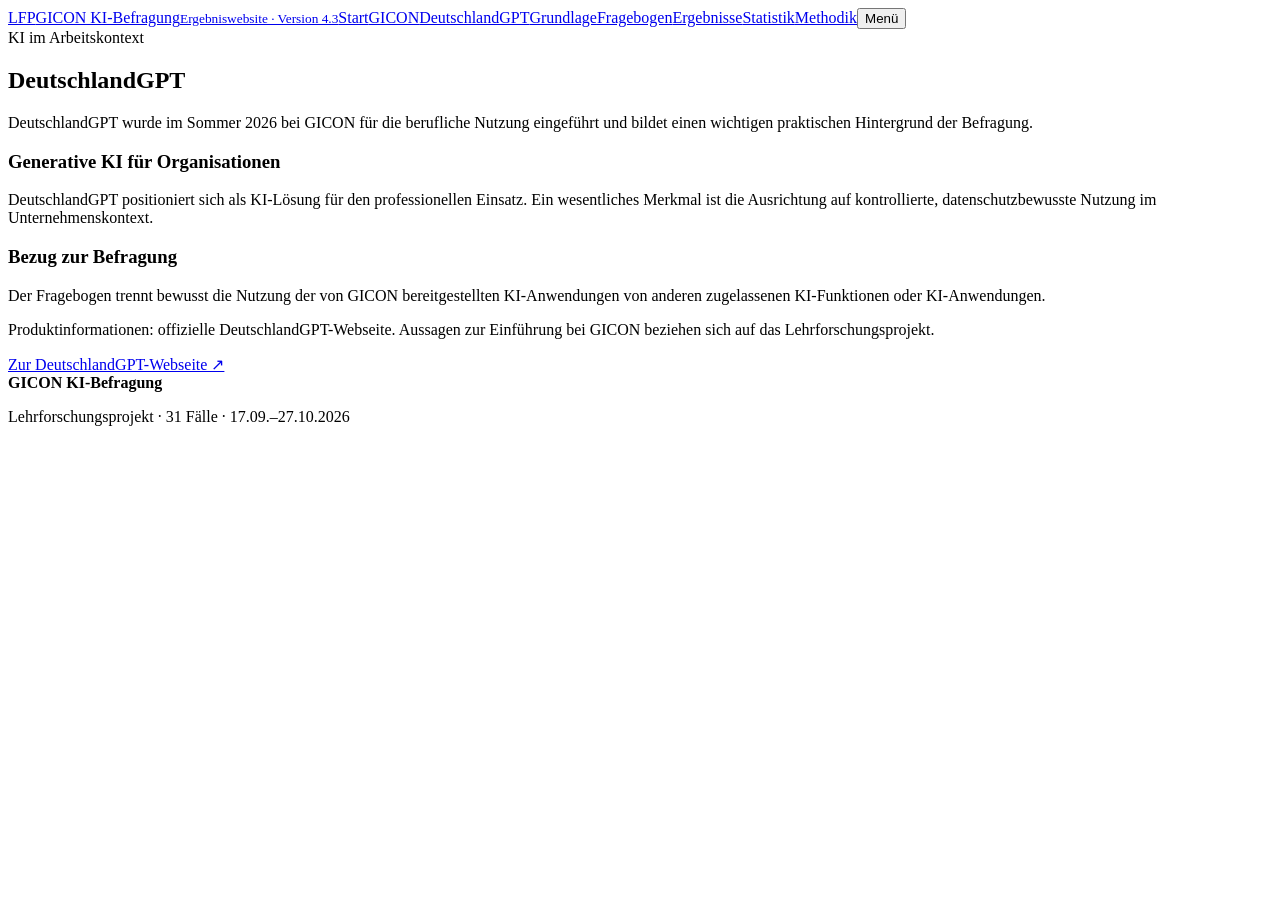
==== deutschlandgpt.html @ 7c1ea61b "Add files via upload" ====
<!doctype html>
<html lang="de">
<head>
  <meta charset="utf-8">
  <meta name="viewport" content="width=device-width,initial-scale=1">
  <meta name="robots" content="noindex,nofollow,noarchive,nosnippet,noimageindex">
  <meta name="googlebot" content="noindex,nofollow,noarchive,nosnippet,noimageindex">
  <meta name="bingbot" content="noindex,nofollow,noarchive,nosnippet,noimageindex">
  <title>DeutschlandGPT · GICON KI-Befragung</title>
  <link rel="stylesheet" href="assets/css/style.css?v=5.2">
</head>
<body>
<header><nav class="nav" id="nav"><a class="brand" href="index.html"><span class="mark">LFP</span><span>GICON KI-Befragung<small>Ergebniswebsite · Version 5.2</small></span></a><a href="index.html">Start</a><a href="gicon.html">GICON</a><a href="deutschlandgpt.html" aria-current="page">DeutschlandGPT</a><a href="grundlage.html">Grundlage</a><a href="fragebogen.html">Fragebogen</a><a href="ergebnisse.html">Ergebnisse</a><a href="statistik.html">Statistik</a><a href="methodik.html">Methodik</a><button class="menu" id="menu" type="button" aria-label="Menü öffnen">Menü</button></nav></header>
<main><section class="hero"><div class="wrap"><div class="eyebrow">KI im Arbeitskontext</div><h1>DeutschlandGPT</h1><p class="lead">DeutschlandGPT wurde im Sommer 2026 bei GICON für die berufliche Nutzung eingeführt und bildet einen wichtigen praktischen Hintergrund der Befragung.</p></div></section><section class="section"><div class="wrap"><div class="context-grid"><article class="context-card"><h3>Generative KI für Organisationen</h3><p>DeutschlandGPT positioniert sich als KI-Lösung für den professionellen Einsatz. Ein wesentliches Merkmal ist die Ausrichtung auf kontrollierte, datenschutzbewusste Nutzung im Unternehmenskontext.</p></article><article class="context-card"><h3>Bezug zur Befragung</h3><p>Der Fragebogen trennt bewusst die Nutzung der von GICON bereitgestellten KI-Anwendungen von anderen zugelassenen KI-Funktionen oder KI-Anwendungen.</p></article></div><p class="source-note">Produktinformationen: offizielle DeutschlandGPT-Webseite. Aussagen zur Einführung bei GICON beziehen sich auf das Lehrforschungsprojekt.</p><a class="btn" href="https://www.deutschlandgpt.de/" target="_blank" rel="noopener">Zur DeutschlandGPT-Webseite ↗</a></div></section></main>
<footer><div class="wrap"><strong>GICON KI-Befragung</strong><p>Lehrforschungsprojekt · 31 Fälle · 17.09.–27.10.2026</p></div></footer>
<script src="assets/js/app.js?v=5.2" defer></script>
</body>
</html>
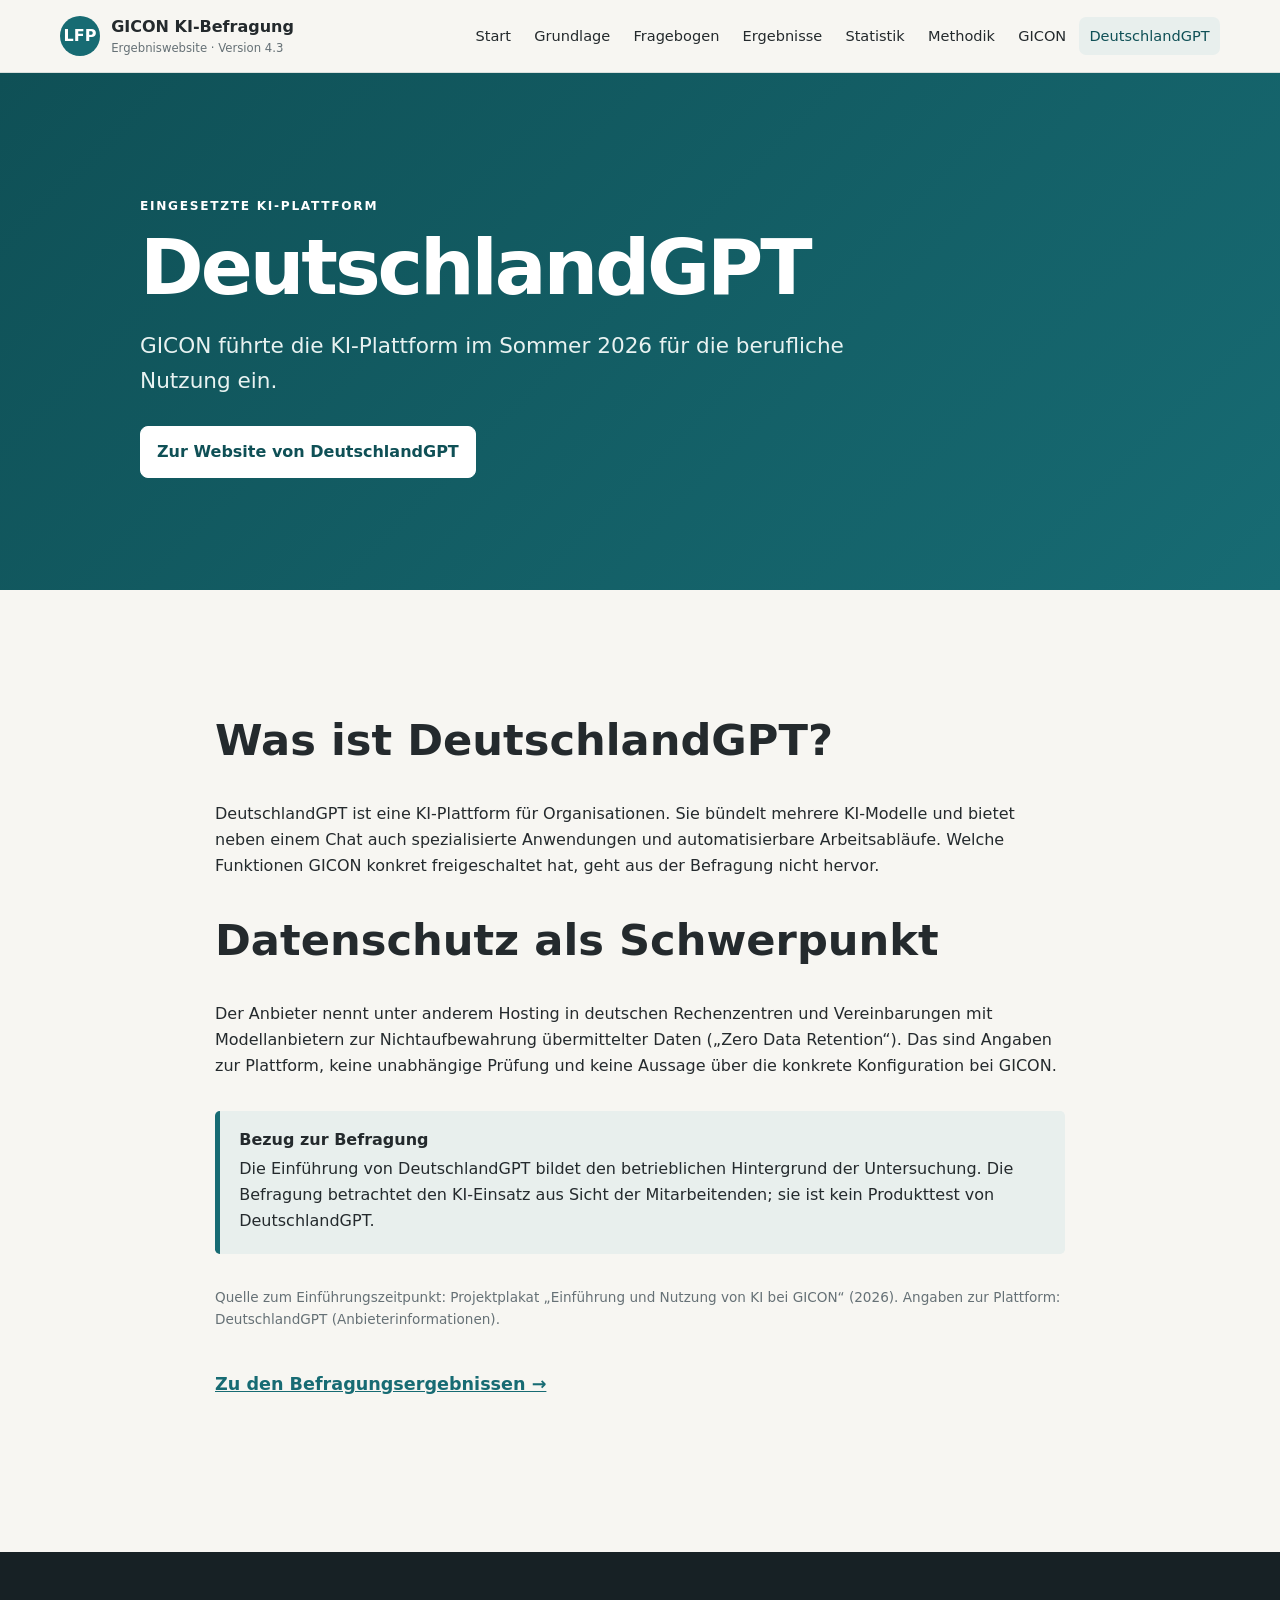
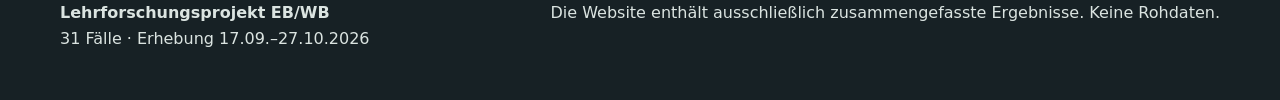
==== commit e3bb7e6b: "Add files via upload" ====
--- a/deutschlandgpt.html
+++ b/deutschlandgpt.html
@@ -6,13 +6,64 @@
   <meta name="robots" content="noindex,nofollow,noarchive,nosnippet,noimageindex">
   <meta name="googlebot" content="noindex,nofollow,noarchive,nosnippet,noimageindex">
   <meta name="bingbot" content="noindex,nofollow,noarchive,nosnippet,noimageindex">
+  <meta name="referrer" content="no-referrer">
   <title>DeutschlandGPT · GICON KI-Befragung</title>
-  <link rel="stylesheet" href="assets/css/style.css?v=5.2">
+  <link rel="stylesheet" href="assets/css/style.css">
 </head>
 <body>
-<header><nav class="nav" id="nav"><a class="brand" href="index.html"><span class="mark">LFP</span><span>GICON KI-Befragung<small>Ergebniswebsite · Version 5.2</small></span></a><a href="index.html">Start</a><a href="gicon.html">GICON</a><a href="deutschlandgpt.html" aria-current="page">DeutschlandGPT</a><a href="grundlage.html">Grundlage</a><a href="fragebogen.html">Fragebogen</a><a href="ergebnisse.html">Ergebnisse</a><a href="statistik.html">Statistik</a><a href="methodik.html">Methodik</a><button class="menu" id="menu" type="button" aria-label="Menü öffnen">Menü</button></nav></header>
-<main><section class="hero"><div class="wrap"><div class="eyebrow">KI im Arbeitskontext</div><h1>DeutschlandGPT</h1><p class="lead">DeutschlandGPT wurde im Sommer 2026 bei GICON für die berufliche Nutzung eingeführt und bildet einen wichtigen praktischen Hintergrund der Befragung.</p></div></section><section class="section"><div class="wrap"><div class="context-grid"><article class="context-card"><h3>Generative KI für Organisationen</h3><p>DeutschlandGPT positioniert sich als KI-Lösung für den professionellen Einsatz. Ein wesentliches Merkmal ist die Ausrichtung auf kontrollierte, datenschutzbewusste Nutzung im Unternehmenskontext.</p></article><article class="context-card"><h3>Bezug zur Befragung</h3><p>Der Fragebogen trennt bewusst die Nutzung der von GICON bereitgestellten KI-Anwendungen von anderen zugelassenen KI-Funktionen oder KI-Anwendungen.</p></article></div><p class="source-note">Produktinformationen: offizielle DeutschlandGPT-Webseite. Aussagen zur Einführung bei GICON beziehen sich auf das Lehrforschungsprojekt.</p><a class="btn" href="https://www.deutschlandgpt.de/" target="_blank" rel="noopener">Zur DeutschlandGPT-Webseite ↗</a></div></section></main>
-<footer><div class="wrap"><strong>GICON KI-Befragung</strong><p>Lehrforschungsprojekt · 31 Fälle · 17.09.–27.10.2026</p></div></footer>
-<script src="assets/js/app.js?v=5.2" defer></script>
+<a class="skip" href="#main">Zum Inhalt</a>
+<header>
+  <div class="top wrap">
+    <a class="brand" href="index.html">
+      <span class="mark">LFP</span><span>GICON KI-Befragung<small>Ergebniswebsite · Version 5.0</small></span>
+    </a>
+    <button class="menu" type="button" aria-expanded="false" aria-controls="nav">Menü</button>
+    <nav id="nav">
+      <a href="index.html">Start</a>
+      <a href="grundlage.html">Grundlage</a>
+      <a href="fragebogen.html">Fragebogen</a>
+      <a href="ergebnisse.html">Ergebnisse</a>
+      <a href="statistik.html">Statistik</a>
+      <a href="methodik.html">Methodik</a>
+      <a href="gicon.html">GICON</a>
+      <a href="deutschlandgpt.html" aria-current="page">DeutschlandGPT</a>
+    </nav>
+  </div>
+</header>
+<main id="main">
+  <section class="hero">
+    <div class="wrap">
+      <p class="kicker">Eingesetzte KI-Plattform</p>
+      <h1>DeutschlandGPT</h1>
+      <p class="lede">GICON führte die KI-Plattform im Sommer 2026 für die berufliche Nutzung ein.</p>
+      <div class="actions">
+        <a class="btn primary" href="https://www.deutschlandgpt.de/">Zur Website von DeutschlandGPT</a>
+      </div>
+    </div>
+  </section>
+  <section class="section">
+    <div class="wrap narrow">
+      <h2>Was ist DeutschlandGPT?</h2>
+      <p>DeutschlandGPT ist eine KI-Plattform für Organisationen. Sie bündelt mehrere KI-Modelle und bietet neben einem Chat auch spezialisierte Anwendungen und automatisierbare Arbeitsabläufe. Welche Funktionen GICON konkret freigeschaltet hat, geht aus der Befragung nicht hervor.</p>
+
+      <h2>Datenschutz als Schwerpunkt</h2>
+      <p>Der Anbieter nennt unter anderem Hosting in deutschen Rechenzentren und Vereinbarungen mit Modellanbietern zur Nichtaufbewahrung übermittelter Daten („Zero Data Retention“). Das sind Angaben zur Plattform, keine unabhängige Prüfung und keine Aussage über die konkrete Konfiguration bei GICON.</p>
+
+      <div class="notice">
+        <strong>Bezug zur Befragung</strong>
+        <p>Die Einführung von DeutschlandGPT bildet den betrieblichen Hintergrund der Untersuchung. Die Befragung betrachtet den KI-Einsatz aus Sicht der Mitarbeitenden; sie ist kein Produkttest von DeutschlandGPT.</p>
+      </div>
+      <p class="caption">Quelle zum Einführungszeitpunkt: Projektplakat „Einführung und Nutzung von KI bei GICON“ (2026). Angaben zur Plattform: DeutschlandGPT (Anbieterinformationen).</p>
+      <p class="next"><a href="ergebnisse.html">Zu den Befragungsergebnissen →</a></p>
+    </div>
+  </section>
+</main>
+<footer>
+  <div class="wrap foot">
+    <p><strong>Lehrforschungsprojekt EB/WB</strong><br>31 Fälle · Erhebung 17.09.–27.10.2026</p>
+    <p>Die Website enthält ausschließlich zusammengefasste Ergebnisse. Keine Rohdaten.</p>
+  </div>
+</footer>
+<script src="assets/js/app.js" defer></script>
 </body>
-</html>+</html>
--- a/assets/css/style.css
+++ b/assets/css/style.css
@@ -0,0 +1,4 @@
+:root{--ink:#242a2d;--muted:#667176;--paper:#f7f6f2;--white:#fff;--petrol:#176b73;--petrol2:#0f5056;--wash:#e8efed;--wine:#824653;--blue:#647c9b;--line:#d8dfdc;--shadow:0 12px 30px rgba(36,42,45,.08)}*{box-sizing:border-box}html{scroll-behavior:smooth}body{margin:0;background:var(--paper);color:var(--ink);font:16px/1.62 system-ui,-apple-system,Segoe UI,Roboto,Arial,sans-serif}a{color:var(--petrol)}.skip{position:absolute;left:-999px}.skip:focus{left:1rem;top:1rem;background:#fff;padding:.7rem;z-index:99}.wrap{width:min(1160px,calc(100% - 2rem));margin:auto}.narrow{max-width:850px}header{position:sticky;top:0;z-index:20;background:rgba(247,246,242,.96);border-bottom:1px solid var(--line);backdrop-filter:blur(10px)}.top{min-height:72px;display:flex;align-items:center;justify-content:space-between;gap:1rem}.brand{display:flex;gap:.7rem;align-items:center;text-decoration:none;color:var(--ink);font-weight:800}.brand small{display:block;font-weight:500;color:var(--muted);font-size:.73rem}.mark{display:grid;place-items:center;width:40px;height:40px;border-radius:50%;background:var(--petrol);color:#fff}nav{display:flex;gap:.15rem;flex-wrap:wrap}nav a{padding:.45rem .65rem;color:var(--ink);text-decoration:none;border-radius:.45rem;font-size:.91rem}nav a:hover,nav a[aria-current=page]{background:var(--wash);color:var(--petrol2)}.menu{display:none}.hero{background:linear-gradient(135deg,var(--petrol2),var(--petrol));color:#fff;padding:clamp(4rem,9vw,7rem) 0}.hero .wrap{max-width:1000px}.hero h1{font-size:clamp(2.3rem,6vw,5rem);line-height:1.02;margin:.3rem 0 1rem;letter-spacing:-.04em}.hero p{max-width:780px}.kicker{text-transform:uppercase;letter-spacing:.14em;font-weight:800;font-size:.76rem}.lede{max-width:780px;font-size:clamp(1.05rem,2vw,1.35rem);color:#e8f2f1}.actions{display:flex;gap:.7rem;flex-wrap:wrap;margin-top:1.7rem}.btn{display:inline-block;padding:.75rem 1rem;border:1px solid #fff;border-radius:.5rem;color:#fff;text-decoration:none;font-weight:700}.btn.primary{background:#fff;color:var(--petrol2)}.section{padding:clamp(3rem,7vw,6rem) 0}.section h2{font-size:clamp(1.7rem,3.5vw,2.7rem);line-height:1.16}.facts{display:grid;grid-template-columns:repeat(4,1fr);gap:1rem;margin-bottom:4rem}.facts>div{background:#fff;padding:1.4rem;border-radius:.75rem;box-shadow:var(--shadow)}.facts strong{display:block;font-size:2rem;color:var(--petrol)}.facts span{display:block;color:var(--muted)}.facts.small{grid-template-columns:repeat(auto-fit,minmax(140px,1fr));margin:1.5rem 0}.facts.small strong{font-size:1.65rem}.cards{display:grid;gap:1rem}.cards.three{grid-template-columns:repeat(3,1fr)}.cards.two{grid-template-columns:repeat(2,1fr)}.card{background:#fff;border:1px solid var(--line);padding:1.35rem;border-radius:.75rem}.linkcard{text-decoration:none;color:var(--ink);transition:.2s}.linkcard:hover{transform:translateY(-3px);box-shadow:var(--shadow)}.linkcard>span,.chapter>span{color:var(--petrol);font-weight:900}.notice{background:var(--wash);border-left:5px solid var(--petrol);padding:1rem 1.2rem;margin:2rem 0;border-radius:.3rem}.notice.warn{background:#f3e7ea;border-color:var(--wine)}.notice p{margin:.25rem 0}.tam{display:grid;grid-template-columns:1fr auto 1fr;align-items:center;gap:1rem;margin:2rem 0}.node{background:#fff;border:1px solid var(--line);padding:1.2rem;border-radius:.7rem;text-align:center}.node small{display:block;color:var(--muted)}.node.accent,.node.strong{grid-column:1/4;background:var(--wash)}.node.strong{background:var(--petrol);color:#fff}.arrow{grid-column:1/4;text-align:center;font-size:2rem}.plus{font-weight:900;font-size:1.5rem}.pills{display:flex;flex-wrap:wrap;gap:.5rem}.pills span,.type,.badge{background:var(--wash);padding:.35rem .65rem;border-radius:999px;font-size:.82rem;color:var(--petrol2)}.process{list-style:none;padding:0}.process li{display:grid;grid-template-columns:180px 1fr;border-top:1px solid var(--line);padding:1rem 0}.process span{color:var(--muted)}.next{margin-top:2.5rem}.next a{font-size:1.1rem;font-weight:800}.detail,.block{background:#fff;border:1px solid var(--line);border-radius:.65rem;margin:1rem 0}.detail summary,.block>summary{cursor:pointer;padding:1rem 1.15rem;font-weight:800;color:var(--petrol2)}.detail-body,.blockbody{padding:0 1.15rem 1.2rem}.block>summary span{display:inline-grid;place-items:center;width:2rem;height:2rem;background:var(--petrol);color:#fff;border-radius:50%;margin-right:.6rem}.toolbar{display:flex;gap:.5rem;margin-bottom:1rem}.toolbar button,.menu{border:1px solid var(--petrol);background:#fff;color:var(--petrol);padding:.55rem .75rem;border-radius:.45rem}.question{display:grid;grid-template-columns:46px 1fr;gap:1rem;padding:1rem 0;border-top:1px solid var(--line)}.qnum{font-weight:900;color:var(--petrol);font-size:1.3rem}.question h3{margin:.3rem 0 .8rem}.options,.scale,.caption{color:var(--muted)}.question ul{padding-left:1.2rem}.chapter{display:grid;grid-template-columns:50px 1fr;gap:1.2rem;padding:2.5rem 0;border-top:1px solid var(--line)}.chapter>span{font-size:1.4rem}.bars{display:grid;gap:1rem}.bar-head{display:flex;justify-content:space-between;gap:1rem}.track{height:12px;background:#dce5e2;border-radius:99px;overflow:hidden}.track span{display:block;height:100%;background:var(--petrol);border-radius:99px}.percent .track span{background:var(--wine)}.bar small,.caption{color:var(--muted);font-size:.85rem}.stats-grid{display:grid;grid-template-columns:repeat(3,1fr);gap:1rem}.statcard,.profiles article{background:#fff;border:1px solid var(--line);padding:1.2rem;border-radius:.7rem}.statcard strong{font-size:1.65rem;color:var(--petrol)}.steps{display:flex;gap:.5rem;list-style:none;padding:.8rem 0;overflow:auto;position:sticky;top:72px;background:var(--paper);z-index:10}.steps a{white-space:nowrap;background:#fff;border:1px solid var(--line);padding:.45rem .7rem;border-radius:99px;text-decoration:none}.analysis{scroll-margin-top:145px;padding:3rem 0;border-bottom:1px solid var(--line)}.tablewrap{overflow-x:auto}table{width:100%;border-collapse:collapse;background:#fff}th,td{padding:.75rem;border:1px solid var(--line);text-align:left}thead th{background:var(--petrol);color:#fff}.sig{background:var(--wash);font-weight:800;color:var(--petrol2)}pre{white-space:pre-wrap;background:#172125;color:#e9f4f2;padding:1rem;border-radius:.5rem;overflow:auto}.profiles{display:grid;grid-template-columns:repeat(3,1fr);gap:1rem}.meta-list>div{display:grid;grid-template-columns:180px 1fr;border-top:1px solid var(--line);padding:.8rem 0}.meta-list dt{font-weight:800}.foot{display:flex;justify-content:space-between;gap:2rem}footer{background:#172125;color:#dbe4e1;padding:2rem 0;margin-top:3rem}blockquote{border-left:4px solid var(--petrol);padding:.5rem 1rem;margin:1rem 0;background:var(--wash)}
+/* V4.1: übersichtlichere Antwortmöglichkeiten im Fragebogen */
+.choice-list{display:grid;gap:.45rem}.choice{display:flex;gap:.7rem;align-items:flex-start;padding:.7rem .8rem;background:#fff;border:1px solid var(--line);border-radius:.5rem}.choice-list.multi .choice{background:var(--wash)}.symbol{font-size:1.2rem;line-height:1;color:var(--petrol);font-weight:900}.multi .symbol{color:var(--blue)}.hint{background:var(--wash);padding:.7rem .8rem;border-left:4px solid var(--blue);border-radius:.3rem}.hint.wine{border-color:var(--wine);background:#f3e8eb}.qbody>.scale{margin:1rem 0 1.2rem;padding:1rem;background:var(--wash);border-radius:.7rem;border-left:5px solid var(--petrol);color:var(--ink)}.qbody>.scale.benefit{border-color:var(--blue)}.scale-grid{display:grid;grid-template-columns:repeat(6,1fr);gap:.4rem;margin-top:.65rem}.scale-grid div{background:#fff;border:1px solid var(--line);border-radius:.45rem;padding:.55rem;text-align:center;min-width:0}.scale-grid strong{display:block;color:var(--petrol);font-size:1.05rem}.benefit .scale-grid strong{color:var(--blue)}.scale-grid span{display:block;font-size:.72rem;color:#626c70}.item-list{counter-reset:item;list-style:none!important;padding:0!important;display:grid;gap:.5rem}.item-list li{counter-increment:item;background:#fff;border:1px solid var(--line);border-radius:.5rem;padding:.75rem .8rem .75rem 3rem;position:relative}.item-list li:before{content:counter(item,decimal-leading-zero);position:absolute;left:.8rem;top:.72rem;font-weight:900;color:var(--petrol)}.open-answer{padding:1rem;border:1px dashed var(--wine);color:var(--wine);background:#f7edef;border-radius:.5rem;font-weight:700}
+@media(max-width:800px){.menu{display:block}nav{display:none;position:absolute;left:1rem;right:1rem;top:66px;background:#fff;padding:.6rem;box-shadow:var(--shadow);border-radius:.6rem;flex-direction:column}nav.open{display:flex}.facts{grid-template-columns:repeat(2,1fr)}.cards.three,.cards.two,.stats-grid,.profiles{grid-template-columns:1fr}.tam{grid-template-columns:1fr}.node.accent,.node.strong,.arrow{grid-column:1}.plus{display:none}.process li,.meta-list>div{grid-template-columns:1fr}.chapter{grid-template-columns:36px 1fr}.steps{top:70px}.foot{display:block}.scale-grid{grid-template-columns:repeat(2,1fr)}}@media(max-width:480px){.wrap{width:min(100% - 1.2rem,1160px)}.facts{grid-template-columns:1fr}.hero{padding:3.3rem 0}.hero h1{font-size:2.45rem}.question{grid-template-columns:34px 1fr}.bar-head{font-size:.9rem}.brand small{display:none}}
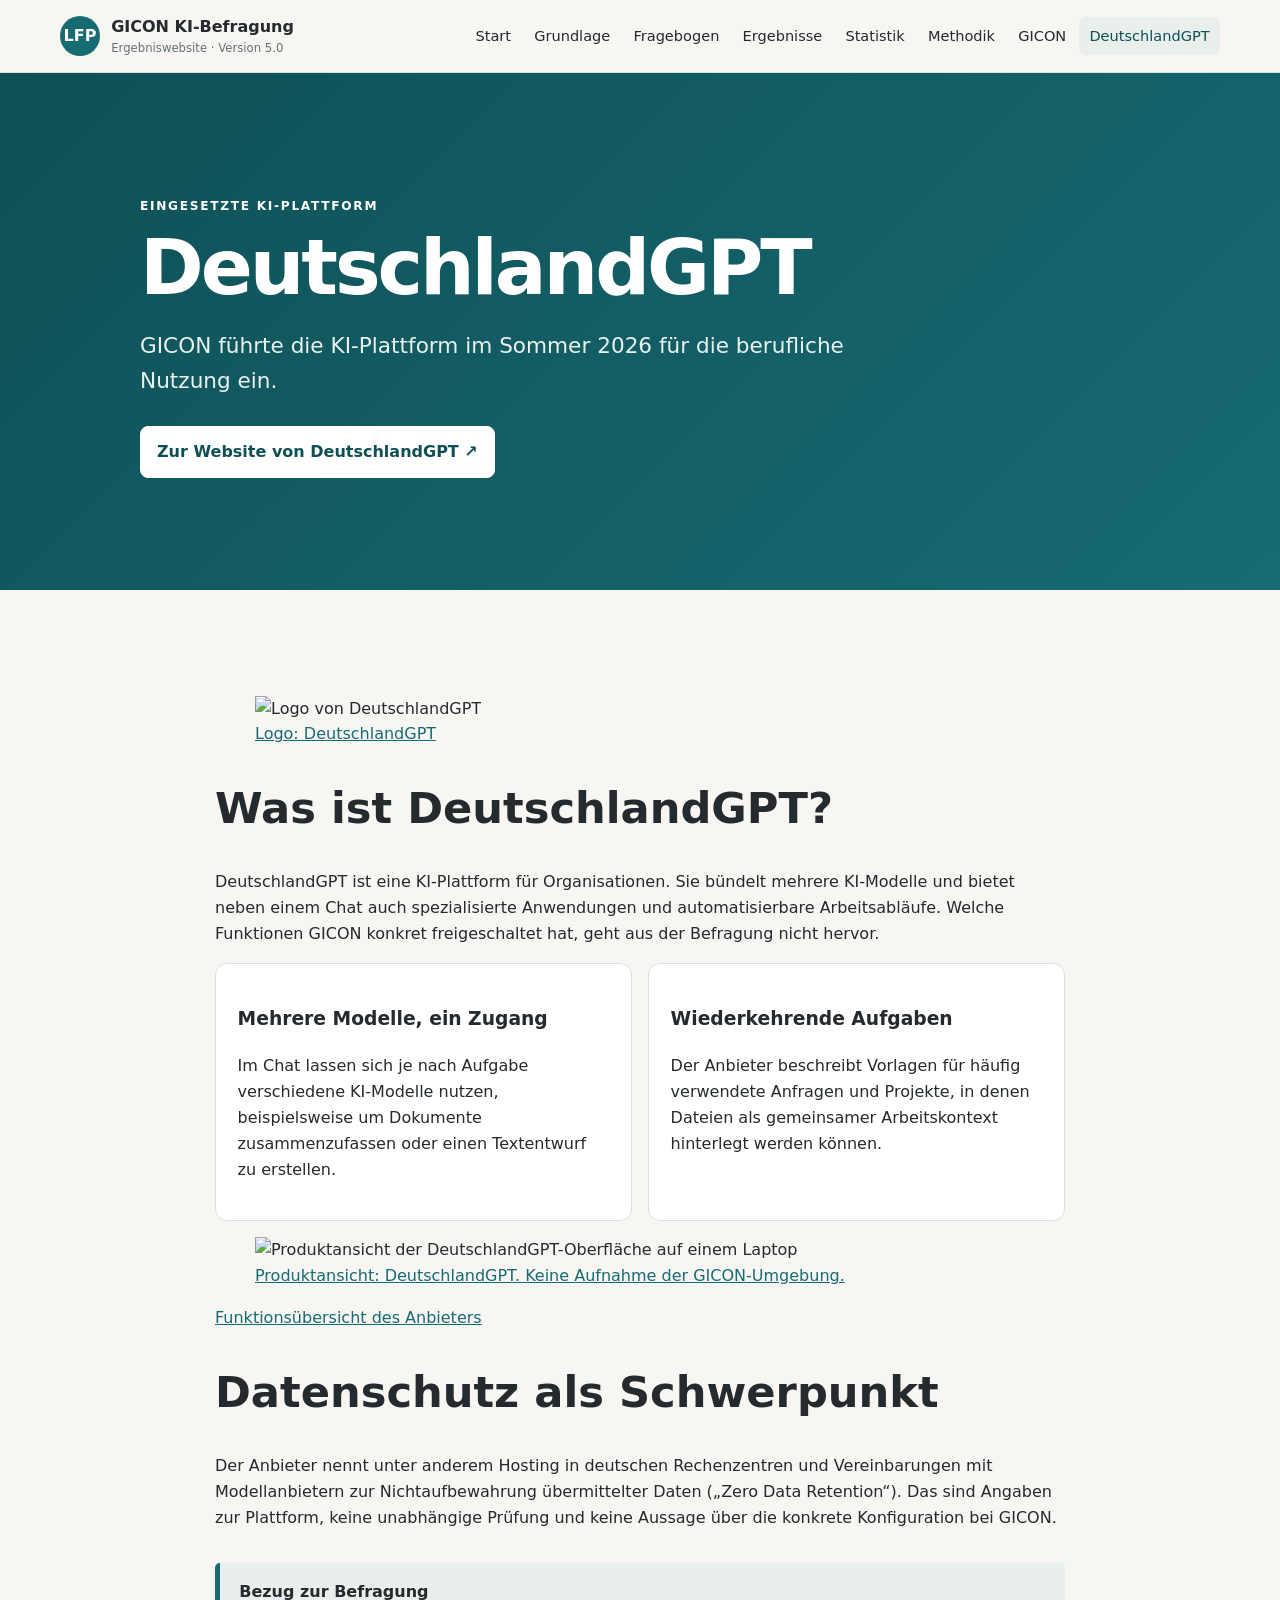
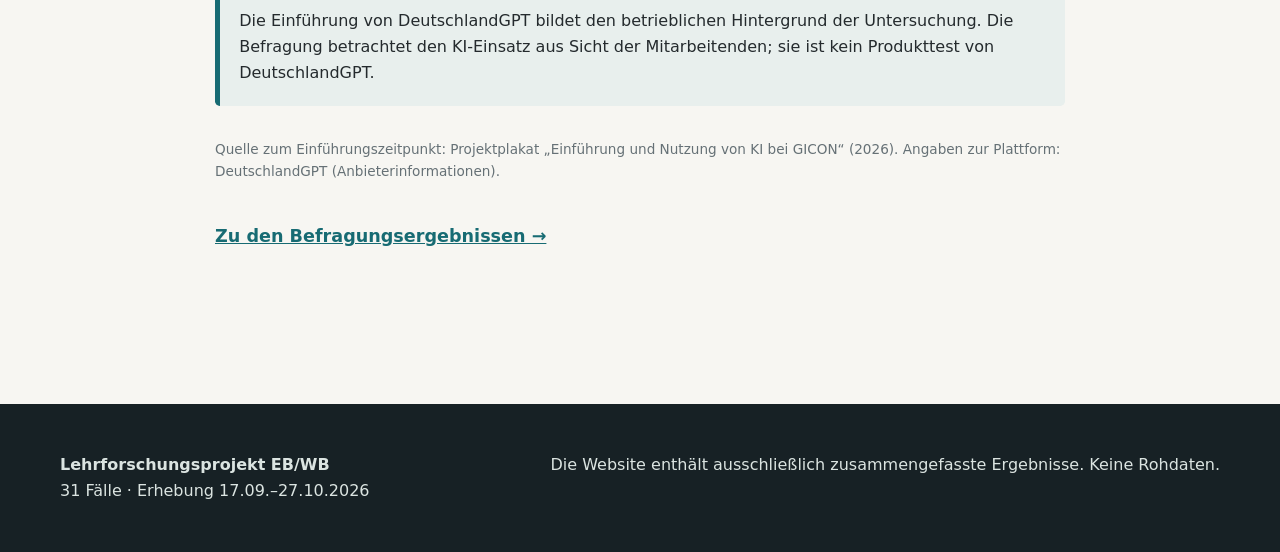
==== commit f521641c: "Add files via upload" ====
--- a/deutschlandgpt.html
+++ b/deutschlandgpt.html
@@ -7,16 +7,14 @@
   <meta name="googlebot" content="noindex,nofollow,noarchive,nosnippet,noimageindex">
   <meta name="bingbot" content="noindex,nofollow,noarchive,nosnippet,noimageindex">
   <meta name="referrer" content="no-referrer">
-  <title>DeutschlandGPT · GICON KI-Befragung</title>
-  <link rel="stylesheet" href="assets/css/style.css">
+  <title>DeutschlandGPT · GICON KI-Befragung · Version 5.1</title>
+  <link rel="stylesheet" href="assets/css/style.css?v=5.1">
 </head>
 <body>
 <a class="skip" href="#main">Zum Inhalt</a>
 <header>
   <div class="top wrap">
-    <a class="brand" href="index.html">
-      <span class="mark">LFP</span><span>GICON KI-Befragung<small>Ergebniswebsite · Version 5.0</small></span>
-    </a>
+    <a class="brand" href="index.html"><span class="mark">LFP</span><span>GICON KI-Befragung<small>Ergebniswebsite · Version 5.1</small></span></a>
     <button class="menu" type="button" aria-expanded="false" aria-controls="nav">Menü</button>
     <nav id="nav">
       <a href="index.html">Start</a>
@@ -36,16 +34,19 @@
       <p class="kicker">Eingesetzte KI-Plattform</p>
       <h1>DeutschlandGPT</h1>
       <p class="lede">GICON führte die KI-Plattform im Sommer 2026 für die berufliche Nutzung ein.</p>
-      <div class="actions">
-        <a class="btn primary" href="https://www.deutschlandgpt.de/">Zur Website von DeutschlandGPT</a>
-      </div>
+      <div class="actions context-actions"><a class="btn primary context-cta" href="https://www.deutschlandgpt.de/">Zur Website von DeutschlandGPT <span aria-hidden="true">↗</span></a></div>
     </div>
   </section>
   <section class="section">
-    <div class="wrap narrow">
+    <div class="wrap narrow context-page">
+<figure class="context-media context-logo"><img src="https://onecdn.io/media/e40a006e-df2e-41cc-9a32-ec04b85ff083/md2x" alt="Logo von DeutschlandGPT" loading="lazy" decoding="async" referrerpolicy="no-referrer"><figcaption><a href="https://deutschlandgpt.de/">Logo: DeutschlandGPT</a></figcaption></figure>
       <h2>Was ist DeutschlandGPT?</h2>
       <p>DeutschlandGPT ist eine KI-Plattform für Organisationen. Sie bündelt mehrere KI-Modelle und bietet neben einem Chat auch spezialisierte Anwendungen und automatisierbare Arbeitsabläufe. Welche Funktionen GICON konkret freigeschaltet hat, geht aus der Befragung nicht hervor.</p>
 
+      <div class="cards two context-cards">
+        <section class="card"><h3>Mehrere Modelle, ein Zugang</h3><p>Im Chat lassen sich je nach Aufgabe verschiedene KI-Modelle nutzen, beispielsweise um Dokumente zusammenzufassen oder einen Textentwurf zu erstellen.</p></section>
+        <section class="card"><h3>Wiederkehrende Aufgaben</h3><p>Der Anbieter beschreibt Vorlagen für häufig verwendete Anfragen und Projekte, in denen Dateien als gemeinsamer Arbeitskontext hinterlegt werden können.</p></section>
+      </div><figure class="context-media "><img src="https://dgpt-assets-prod.nbg1.your-objectstorage.com/images/mockups/laptops/start.png" alt="Produktansicht der DeutschlandGPT-Oberfläche auf einem Laptop" loading="lazy" decoding="async" referrerpolicy="no-referrer"><figcaption><a href="https://www.deutschlandgpt.de/downloads">Produktansicht: DeutschlandGPT. Keine Aufnahme der GICON-Umgebung.</a></figcaption></figure><p><a href="https://deutschlandgpt.de/plattform/chat">Funktionsübersicht des Anbieters</a></p>
       <h2>Datenschutz als Schwerpunkt</h2>
       <p>Der Anbieter nennt unter anderem Hosting in deutschen Rechenzentren und Vereinbarungen mit Modellanbietern zur Nichtaufbewahrung übermittelter Daten („Zero Data Retention“). Das sind Angaben zur Plattform, keine unabhängige Prüfung und keine Aussage über die konkrete Konfiguration bei GICON.</p>
 
@@ -64,6 +65,6 @@
     <p>Die Website enthält ausschließlich zusammengefasste Ergebnisse. Keine Rohdaten.</p>
   </div>
 </footer>
-<script src="assets/js/app.js" defer></script>
+<script src="assets/js/app.js?v=5.1" defer></script>
 </body>
 </html>
